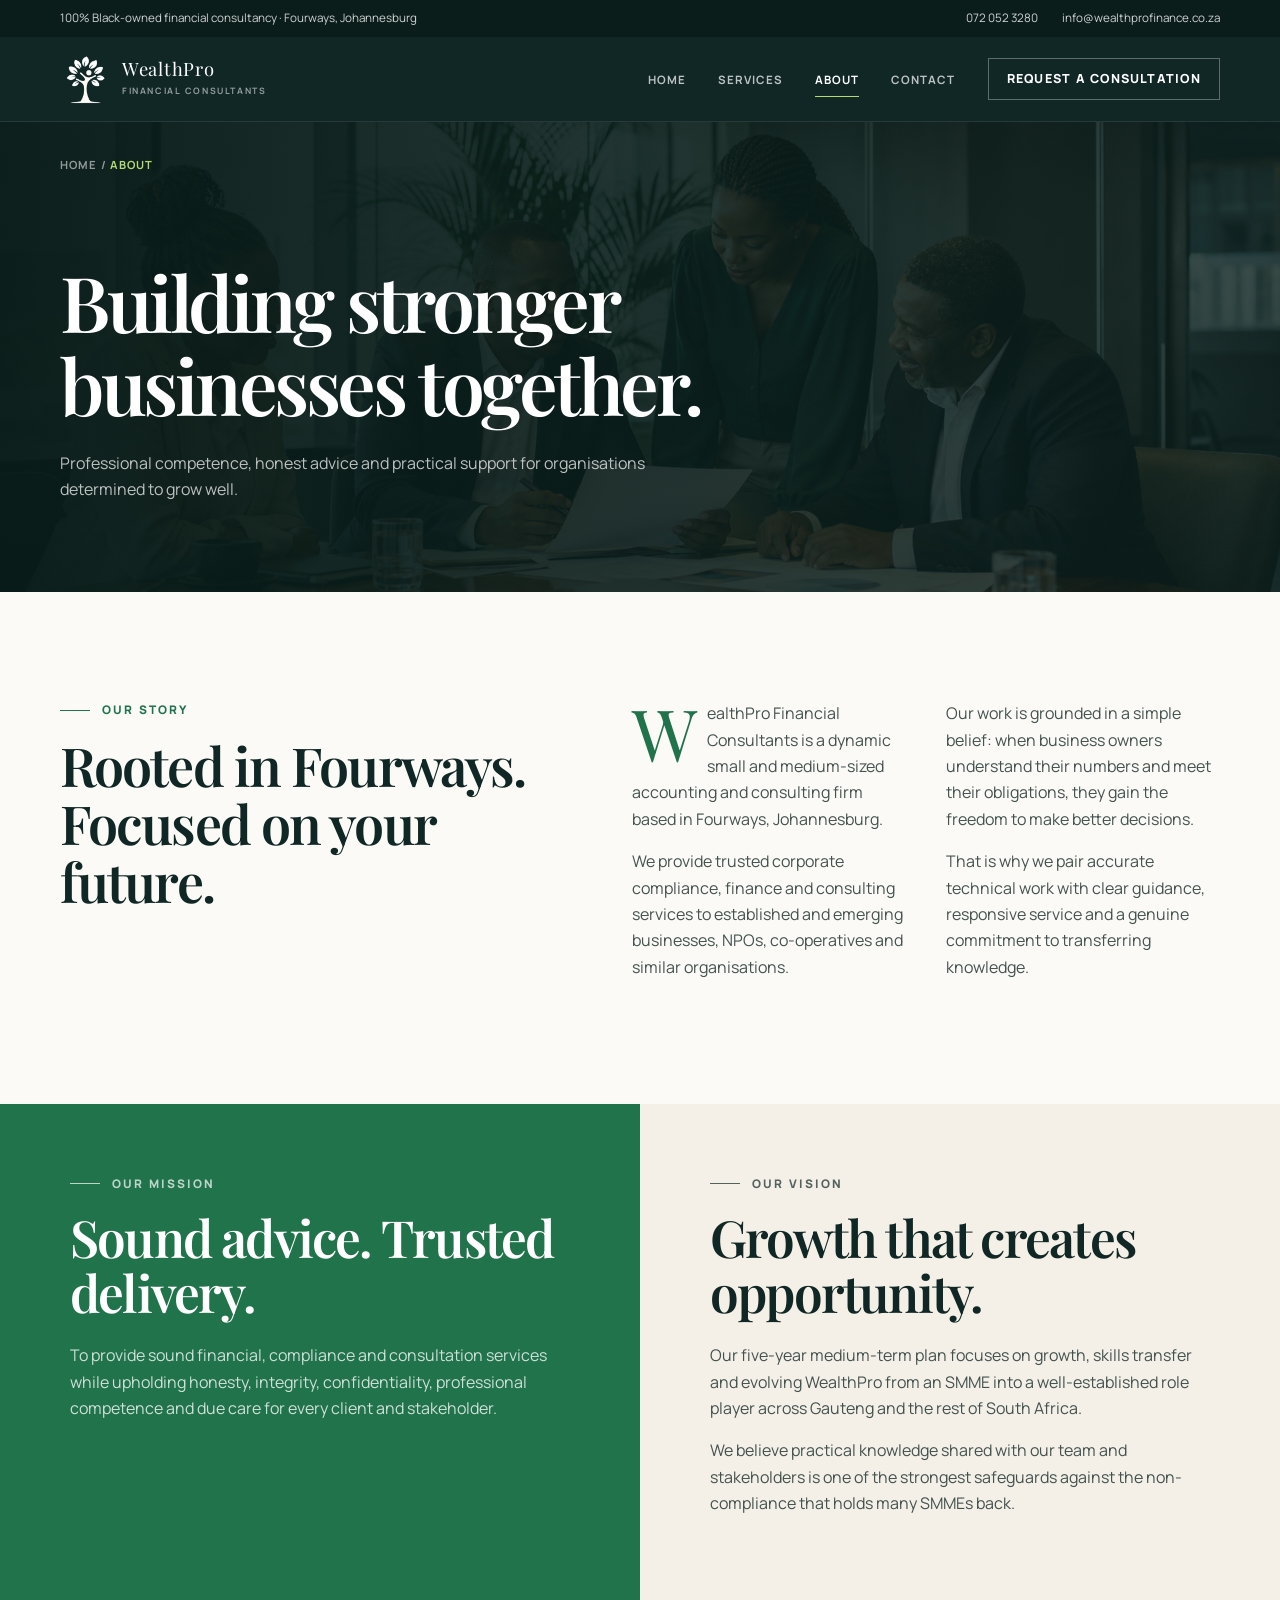
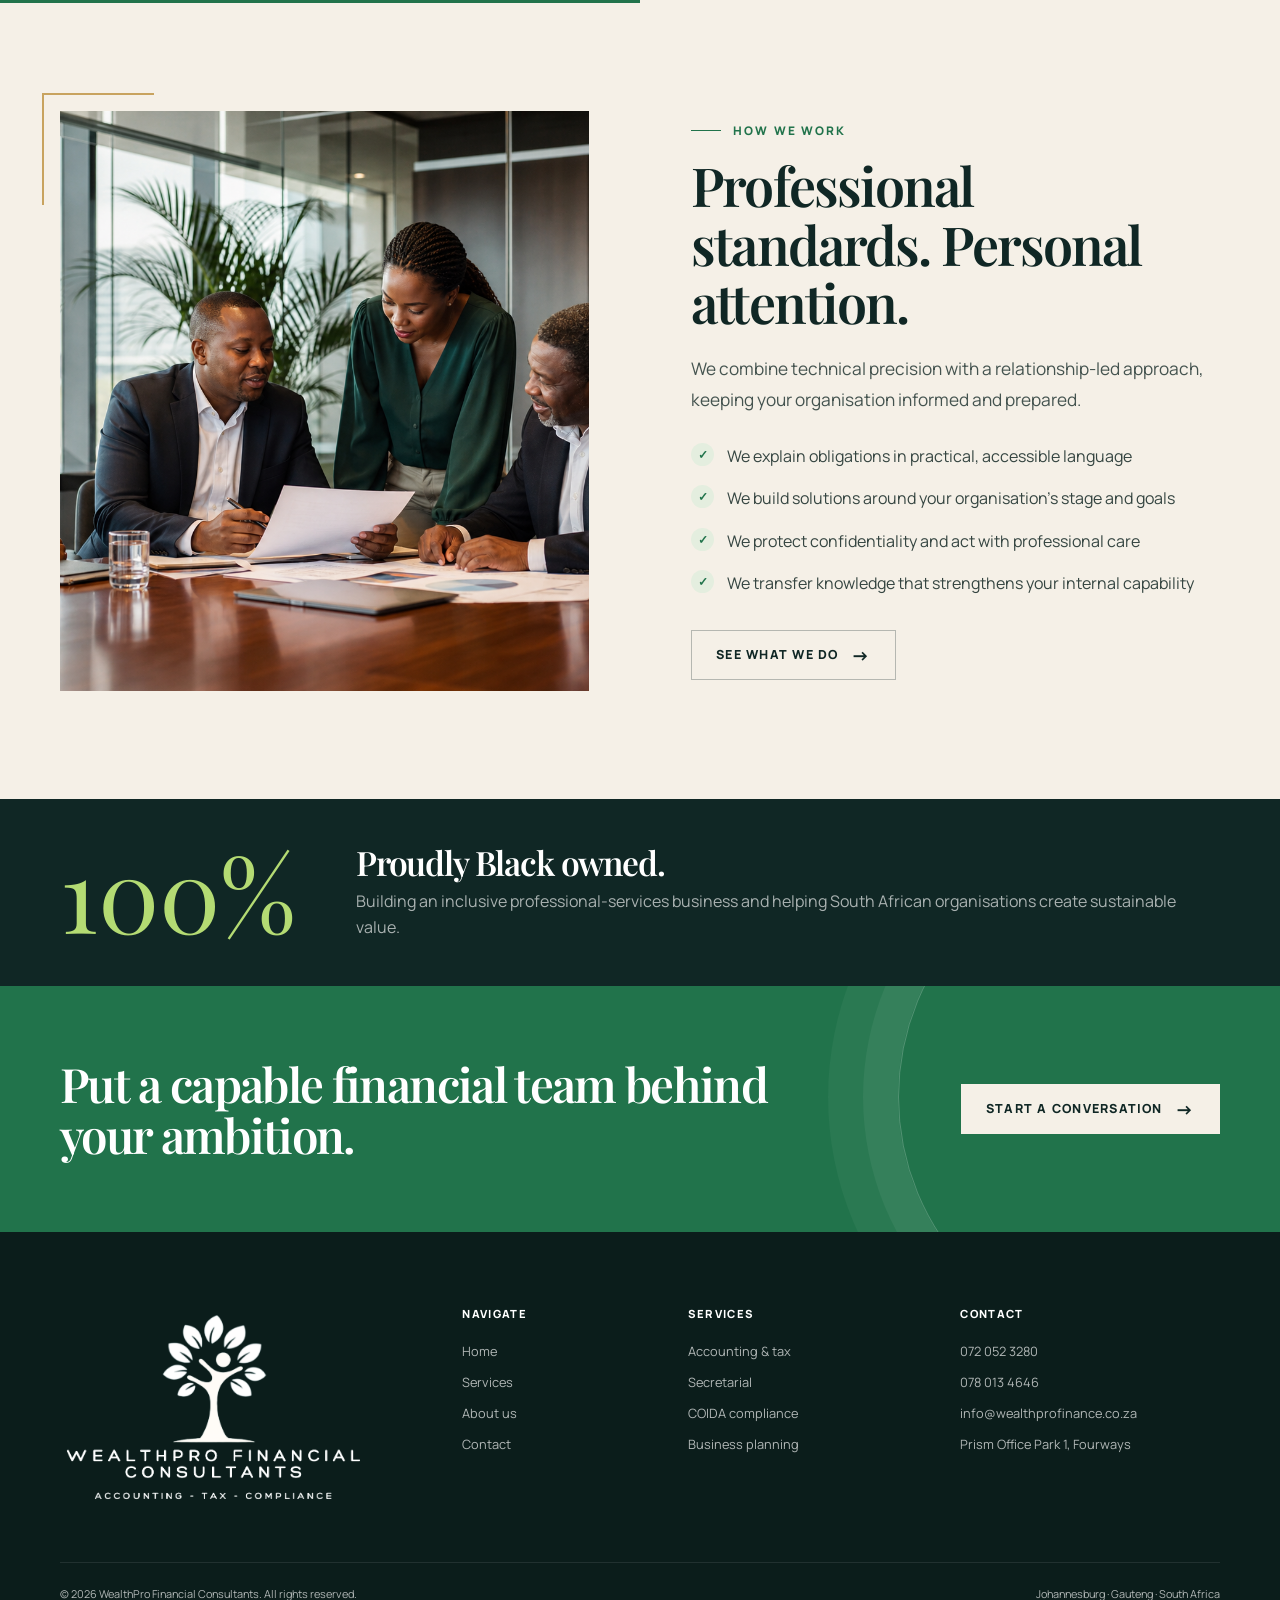
==== about.html @ bf92d9a1 "init" ====
<!doctype html>
<html lang="en">
  <head>
    <meta charset="utf-8" />
    <meta name="viewport" content="width=device-width, initial-scale=1" />
    <meta
      name="description"
      content="Learn about WealthPro Financial Consultants, a 100% Black-owned accounting and consulting firm in Fourways, Johannesburg."
    />
    <title>About Us | WealthPro Financial Consultants</title>
    <link rel="icon" type="image/png" href="icon.png" />
    <link rel="preconnect" href="https://fonts.googleapis.com" />
    <link rel="preconnect" href="https://fonts.gstatic.com" crossorigin />
    <link
      href="https://fonts.googleapis.com/css2?family=Manrope:wght@400;500;600;700;800&amp;family=Playfair+Display:wght@500;600&amp;display=swap"
      rel="stylesheet"
    />
    <link rel="stylesheet" href="styles.css" />
  </head>
  <body>
    <div class="topbar">
      <div class="container topbar-inner">
        <span
          >100% Black-owned financial consultancy · Fourways, Johannesburg</span
        >
        <div class="topbar-links">
          <a href="tel:+27720523280">072 052 3280</a
          ><a href="mailto:info@wealthprofinance.co.za"
            >info@wealthprofinance.co.za</a
          >
        </div>
      </div>
    </div>
    <header class="site-header">
      <div class="container header-inner">
        <a class="brand" href="index.html"
          ><img class="nav-icon" src="icon.png" alt=""
          ><span
            ><span class="brand-name">WealthPro</span
            ><span class="brand-sub">Financial Consultants</span></span
          ></a
        >
        <button
          class="menu-toggle"
          aria-label="Toggle menu"
          aria-expanded="false"
        >
          <span></span><span></span><span></span>
        </button>
        <nav class="site-nav">
          <a href="index.html">Home</a><a href="services.html">Services</a
          ><a class="active" href="about.html">About</a
          ><a href="contact.html">Contact</a
          ><a class="button nav-cta" href="contact.html"
            >Request a consultation</a
          >
        </nav>
      </div>
    </header>
    <main>
      <section class="page-hero page-about">
        <div class="crumb">
          <a href="index.html">Home</a> / <span>About</span>
        </div>
        <div class="container reveal">
          <h1>Building stronger businesses together.</h1>
          <p>
            Professional competence, honest advice and practical support for
            organisations determined to grow well.
          </p>
        </div>
      </section>

      <section class="section">
        <div class="container story-grid">
          <div class="reveal">
            <p class="eyebrow">Our story</p>
            <h2>Rooted in Fourways. Focused on your future.</h2>
          </div>
          <div class="story-copy reveal">
            <p>
              WealthPro Financial Consultants is a dynamic small and
              medium-sized accounting and consulting firm based in Fourways,
              Johannesburg.
            </p>
            <p>
              We provide trusted corporate compliance, finance and consulting
              services to established and emerging businesses, NPOs,
              co-operatives and similar organisations.
            </p>
            <p>
              Our work is grounded in a simple belief: when business owners
              understand their numbers and meet their obligations, they gain the
              freedom to make better decisions.
            </p>
            <p>
              That is why we pair accurate technical work with clear guidance,
              responsive service and a genuine commitment to transferring
              knowledge.
            </p>
          </div>
        </div>
      </section>

      <section class="mission-grid">
        <article class="mission-card reveal">
          <p class="eyebrow">Our mission</p>
          <h2>Sound advice. Trusted delivery.</h2>
          <p>
            To provide sound financial, compliance and consultation services
            while upholding honesty, integrity, confidentiality, professional
            competence and due care for every client and stakeholder.
          </p>
        </article>
        <article class="mission-card reveal">
          <p class="eyebrow">Our vision</p>
          <h2>Growth that creates opportunity.</h2>
          <p>
            Our five-year medium-term plan focuses on growth, skills transfer
            and evolving WealthPro from an SMME into a well-established role
            player across Gauteng and the rest of South Africa.
          </p>
          <p>
            We believe practical knowledge shared with our team and stakeholders
            is one of the strongest safeguards against the non-compliance that
            holds many SMMEs back.
          </p>
        </article>
      </section>

      <section class="section section-cream">
        <div class="container split">
          <div class="image-frame reveal">
            <img
              src="assets/images/wealthpro-team.png"
              alt="WealthPro financial professionals working together in a Johannesburg boardroom"
            />
          </div>
          <div class="reveal">
            <p class="eyebrow">How we work</p>
            <h2>Professional standards. Personal attention.</h2>
            <p class="lead">
              We combine technical precision with a relationship-led approach,
              keeping your organisation informed and prepared.
            </p>
            <ul class="check-list">
              <li>We explain obligations in practical, accessible language</li>
              <li>
                We build solutions around your organisation’s stage and goals
              </li>
              <li>We protect confidentiality and act with professional care</li>
              <li>
                We transfer knowledge that strengthens your internal capability
              </li>
            </ul>
            <a class="button button-outline" href="services.html"
              >See what we do <span class="arrow">→</span></a
            >
          </div>
        </div>
      </section>

      <section class="section-dark">
        <div class="container ownership-band reveal">
          <span class="ownership-number">100%</span>
          <div>
            <h2>Proudly Black owned.</h2>
            <p>
              Building an inclusive professional-services business and helping
              South African organisations create sustainable value.
            </p>
          </div>
        </div>
      </section>
      <section class="section-sm cta">
        <div class="container cta-inner reveal">
          <h2>Put a capable financial team behind your ambition.</h2>
          <a class="button button-light" href="contact.html"
            >Start a conversation <span class="arrow">→</span></a
          >
        </div>
      </section>
    </main>
    <footer class="site-footer">
      <div class="container footer-main">
        <div class="footer-brand">
          <a href="index.html"
            ><img
              class="footer-logo"
              src="logo.png"
              alt="WealthPro Financial Consultants — Accounting, Tax and Compliance"
          /></a>
        </div>
        <div>
          <h3 class="footer-title">Navigate</h3>
          <div class="footer-links">
            <a href="index.html">Home</a><a href="services.html">Services</a
            ><a href="about.html">About us</a><a href="contact.html">Contact</a>
          </div>
        </div>
        <div>
          <h3 class="footer-title">Services</h3>
          <div class="footer-links">
            <a href="services.html#accounting">Accounting &amp; tax</a
            ><a href="services.html#secretarial">Secretarial</a
            ><a href="services.html#compliance">COIDA compliance</a
            ><a href="services.html#planning">Business planning</a>
          </div>
        </div>
        <div class="footer-contact">
          <h3 class="footer-title">Contact</h3>
          <div class="footer-links">
            <a href="tel:+27720523280">072 052 3280</a
            ><a href="tel:+27780134646">078 013 4646</a
            ><a href="mailto:info@wealthprofinance.co.za"
              >info@wealthprofinance.co.za</a
            ><span>Prism Office Park 1, Fourways</span>
          </div>
        </div>
      </div>
      <div class="container footer-bottom">
        <span
          >© <span data-year></span> WealthPro Financial Consultants. All rights
          reserved.</span
        ><span>Johannesburg · Gauteng · South Africa</span>
      </div>
    </footer>
    <script src="script.js"></script>
  </body>
</html>
---- styles.css ----
:root {
  --ink: #102725;
  --ink-2: #173532;
  --green: #21734b;
  --green-bright: #88be45;
  --gold: #c8a35f;
  --cream: #f5f0e7;
  --paper: #fbfaf6;
  --white: #ffffff;
  --muted: #66736f;
  --line: rgba(16, 39, 37, 0.14);
  --shadow: 0 24px 60px rgba(16, 39, 37, 0.13);
  --serif: "Playfair Display", Georgia, serif;
  --sans: "Manrope", Arial, sans-serif;
}

* { box-sizing: border-box; }
html { scroll-behavior: smooth; }
body {
  margin: 0;
  color: var(--ink);
  background: var(--paper);
  font-family: var(--sans);
  line-height: 1.65;
  -webkit-font-smoothing: antialiased;
}
body.menu-open { overflow: hidden; }
img { display: block; width: 100%; }
a { color: inherit; text-decoration: none; }
button, input, textarea, select { font: inherit; }

.container { width: min(1160px, calc(100% - 40px)); margin-inline: auto; }
.section { padding: 108px 0; }
.section-sm { padding: 72px 0; }
.section-dark { color: var(--white); background: var(--ink); }
.section-cream { background: var(--cream); }
.eyebrow {
  display: flex;
  align-items: center;
  gap: 12px;
  margin: 0 0 16px;
  color: var(--green);
  font-size: 0.74rem;
  font-weight: 800;
  letter-spacing: 0.18em;
  text-transform: uppercase;
}
.eyebrow::before { width: 30px; height: 1px; content: ""; background: currentColor; }
.section-dark .eyebrow, .hero .eyebrow, .page-hero .eyebrow { color: #b4db73; }
h1, h2, h3 { margin-top: 0; font-family: var(--serif); font-weight: 600; line-height: 1.08; }
h1 { font-size: clamp(3.1rem, 6vw, 6.2rem); letter-spacing: -0.045em; }
h2 { margin-bottom: 22px; font-size: clamp(2.3rem, 4.2vw, 4.4rem); letter-spacing: -0.035em; }
h3 { font-size: 1.45rem; }
p { margin-top: 0; }
.lead { color: #44534f; font-size: 1.08rem; line-height: 1.8; }
.section-dark .lead { color: rgba(255,255,255,.7); }
.button {
  display: inline-flex;
  min-height: 50px;
  align-items: center;
  justify-content: center;
  gap: 12px;
  padding: 0 24px;
  border: 1px solid var(--green);
  background: var(--green);
  color: white;
  cursor: pointer;
  font-size: .78rem;
  font-weight: 800;
  letter-spacing: .1em;
  text-transform: uppercase;
  transition: .25s ease;
}
.button:hover { transform: translateY(-2px); background: #185f3d; border-color: #185f3d; }
.button-light { color: var(--ink); background: var(--cream); border-color: var(--cream); }
.button-light:hover { background: white; border-color: white; }
.button-outline { color: var(--ink); background: transparent; border-color: rgba(16,39,37,.28); }
.button-outline:hover { color: white; background: var(--ink); border-color: var(--ink); }
.arrow { font-size: 1.15rem; transition: transform .2s ease; }
.button:hover .arrow, .text-link:hover .arrow { transform: translateX(4px); }

.topbar { padding: 9px 0; color: rgba(255,255,255,.8); background: #0b1d1b; font-size: .73rem; }
.topbar-inner { display: flex; justify-content: space-between; gap: 20px; }
.topbar a:hover { color: white; }
.topbar-links { display: flex; gap: 24px; }
.site-header { position: relative; z-index: 50; color: white; background: var(--ink); border-bottom: 1px solid rgba(255,255,255,.09); }
.header-inner { display: flex; min-height: 84px; align-items: center; justify-content: space-between; }
.brand { display: inline-flex; align-items: center; gap: 12px; }
.nav-icon { width: 50px; height: 50px; object-fit: contain; }
.brand-name { display: block; font-family: var(--serif); font-size: 1.15rem; line-height: 1; letter-spacing: .04em; }
.brand-sub { display: block; margin-top: 5px; color: rgba(255,255,255,.55); font-size: .55rem; font-weight: 700; letter-spacing: .18em; text-transform: uppercase; }
.site-nav { display: flex; align-items: center; gap: 32px; }
.site-nav > a:not(.button) { position: relative; color: rgba(255,255,255,.72); font-size: .72rem; font-weight: 700; letter-spacing: .09em; text-transform: uppercase; }
.site-nav > a:not(.button)::after { position: absolute; right: 0; bottom: -8px; left: 0; height: 1px; content: ""; background: #b4db73; transform: scaleX(0); transform-origin: right; transition: transform .2s; }
.site-nav > a:hover, .site-nav > a.active { color: white; }
.site-nav > a:hover::after, .site-nav > a.active::after { transform: scaleX(1); transform-origin: left; }
.nav-cta { min-height: 42px; padding-inline: 18px; background: transparent; border-color: rgba(255,255,255,.32); }
.menu-toggle { display: none; width: 46px; height: 46px; padding: 0; border: 1px solid rgba(255,255,255,.2); background: transparent; color: white; cursor: pointer; }
.menu-toggle span { display: block; width: 20px; height: 1px; margin: 5px auto; background: currentColor; }

.hero { position: relative; min-height: 720px; display: grid; align-items: center; overflow: hidden; color: white; background: #101917; }
.hero::before { position: absolute; inset: 0; content: ""; background: linear-gradient(90deg, rgba(6,18,16,.96) 0%, rgba(6,18,16,.78) 38%, rgba(6,18,16,.16) 72%), url("assets/images/wealthpro-hero.png") 60% center/cover no-repeat; }
.hero-lines { position: absolute; z-index: 1; right: -9%; bottom: -150px; width: 72%; height: 340px; pointer-events: none; transform: rotate(-9deg); }
.hero-lines span { position: absolute; inset: 0; border: 2px solid rgba(136,190,69,.72); border-radius: 50%; }
.hero-lines span:nth-child(2) { inset: 18px 2px -18px; border-color: rgba(157,202,79,.62); }
.hero-lines span:nth-child(3) { inset: 36px 4px -36px; border-color: rgba(180,219,115,.5); }
.hero-lines span:nth-child(4) { inset: 54px 6px -54px; border-color: rgba(200,163,95,.55); }
.hero-content { position: relative; z-index: 1; width: min(750px, 65%); padding: 90px 0; }
.hero h1 { margin-bottom: 26px; }
.hero h1 em { color: #b4db73; font-style: normal; }
.hero-copy { max-width: 650px; margin-bottom: 34px; color: rgba(255,255,255,.74); font-size: 1.05rem; }
.hero-actions { display: flex; flex-wrap: wrap; gap: 14px; }
.hero-note { position: absolute; z-index: 2; right: max(30px, calc((100% - 1160px)/2)); bottom: 30px; display: flex; align-items: center; gap: 12px; color: rgba(255,255,255,.75); font-size: .7rem; font-weight: 800; letter-spacing: .12em; text-transform: uppercase; }
.hero-note::before { width: 42px; height: 1px; content: ""; background: #b4db73; }

.trust-strip { position: relative; z-index: 3; color: white; background: var(--green); }
.trust-grid { display: grid; grid-template-columns: repeat(4, 1fr); }
.trust-item { padding: 29px 28px; border-right: 1px solid rgba(255,255,255,.16); }
.trust-item:first-child { border-left: 1px solid rgba(255,255,255,.16); }
.trust-number { display: block; margin-bottom: 5px; color: #d9edae; font-family: var(--serif); font-size: 1.9rem; line-height: 1; }
.trust-label { color: rgba(255,255,255,.72); font-size: .68rem; font-weight: 700; letter-spacing: .08em; text-transform: uppercase; }

.split { display: grid; grid-template-columns: 1fr 1fr; align-items: center; gap: clamp(50px, 8vw, 110px); }
.image-frame { position: relative; }
.image-frame img { min-height: 580px; object-fit: cover; }
.image-frame::before { position: absolute; z-index: 2; top: -18px; left: -18px; width: 110px; height: 110px; content: ""; border-top: 2px solid var(--gold); border-left: 2px solid var(--gold); }
.image-frame::after { position: absolute; right: -20px; bottom: -20px; width: 42%; height: 42%; content: ""; background: var(--green); z-index: -1; }
.check-list { display: grid; gap: 16px; margin: 28px 0 34px; padding: 0; list-style: none; }
.check-list li { display: flex; gap: 13px; color: #354541; }
.check-list li::before { display: grid; flex: 0 0 23px; height: 23px; place-items: center; border-radius: 50%; content: "✓"; color: var(--green); background: #e4eedf; font-size: .72rem; font-weight: 900; }

.heading-row { display: flex; align-items: end; justify-content: space-between; gap: 50px; margin-bottom: 50px; }
.heading-row > :first-child { max-width: 700px; }
.heading-row .lead { max-width: 420px; }
.services-grid { display: grid; grid-template-columns: repeat(3, 1fr); gap: 18px; }
.service-card { position: relative; min-height: 360px; display: flex; flex-direction: column; justify-content: flex-end; overflow: hidden; padding: 34px; color: white; background: #263f3b; }
.service-card::before { position: absolute; inset: 0; content: ""; background: linear-gradient(180deg, transparent 12%, rgba(4,18,15,.88) 100%); z-index: 1; }
.service-card:nth-child(1) { background: linear-gradient(135deg, rgba(16,39,37,.15), rgba(16,39,37,.9)), url("assets/images/wealthpro-services.png") left center/cover; }
.service-card:nth-child(2) { background: linear-gradient(135deg, rgba(16,39,37,.25), rgba(16,39,37,.92)), url("assets/images/wealthpro-team.png") center/cover; }
.service-card:nth-child(3) { background: linear-gradient(135deg, rgba(16,39,37,.1), rgba(16,39,37,.92)), url("assets/images/wealthpro-contact.png") right center/cover; }
.service-card > * { position: relative; z-index: 2; }
.card-index { margin-bottom: auto; color: #cce995; font-family: var(--serif); font-size: 1.1rem; }
.service-card h3 { margin-bottom: 10px; font-size: 1.7rem; }
.service-card p { margin-bottom: 20px; color: rgba(255,255,255,.68); font-size: .86rem; }
.text-link { display: inline-flex; align-items: center; gap: 9px; color: #d8edaf; font-size: .72rem; font-weight: 800; letter-spacing: .1em; text-transform: uppercase; }

.values-grid { display: grid; grid-template-columns: 1.1fr repeat(3, 1fr); border-top: 1px solid rgba(255,255,255,.16); border-bottom: 1px solid rgba(255,255,255,.16); }
.values-intro, .value-card { padding: 46px 32px; border-right: 1px solid rgba(255,255,255,.16); }
.values-intro { padding-left: 0; }
.value-card:last-child { border-right: 0; padding-right: 0; }
.value-icon { display: grid; width: 46px; height: 46px; margin-bottom: 48px; place-items: center; border: 1px solid rgba(180,219,115,.45); border-radius: 50%; color: #b4db73; font-family: var(--serif); }
.value-card h3 { margin-bottom: 12px; }
.value-card p { color: rgba(255,255,255,.62); font-size: .87rem; }

.cta { position: relative; overflow: hidden; color: white; background: var(--green); }
.cta::after { position: absolute; top: -140px; right: -120px; width: 500px; height: 500px; content: ""; border: 1px solid rgba(255,255,255,.22); border-radius: 50%; box-shadow: 0 0 0 35px rgba(255,255,255,.05), 0 0 0 70px rgba(255,255,255,.04); }
.cta-inner { position: relative; z-index: 2; display: flex; align-items: center; justify-content: space-between; gap: 50px; }
.cta h2 { max-width: 760px; margin: 0; font-size: clamp(2rem, 3.7vw, 3.7rem); }

.site-footer { color: rgba(255,255,255,.68); background: #0b1d1b; }
.footer-main { display: grid; grid-template-columns: 1.45fr .7fr .9fr 1.1fr; gap: 60px; padding: 76px 0 56px; }
.footer-brand p { max-width: 330px; margin-top: 22px; font-size: .82rem; }
.footer-logo { width: clamp(220px, 24vw, 330px); max-width: 100%; height: auto; }
.footer-title { margin: 0 0 21px; color: white; font-family: var(--sans); font-size: .7rem; font-weight: 800; letter-spacing: .12em; text-transform: uppercase; }
.footer-links { display: grid; gap: 10px; font-size: .8rem; }
.footer-links a:hover { color: white; }
.footer-bottom { display: flex; justify-content: space-between; gap: 30px; padding: 22px 0; border-top: 1px solid rgba(255,255,255,.09); font-size: .68rem; }

.page-hero { position: relative; min-height: 470px; display: grid; align-items: end; overflow: hidden; padding: 90px 0; color: white; background: var(--ink); }
.page-hero::before { position: absolute; inset: 0; content: ""; opacity: .3; background-size: cover; background-position: center; }
.page-hero::after { position: absolute; inset: 0; content: ""; background: linear-gradient(90deg, rgba(8,27,24,.94), rgba(8,27,24,.34)); }
.page-services::before { background-image: url("assets/images/wealthpro-services.png"); }
.page-about::before { background-image: url("assets/images/wealthpro-team.png"); }
.page-contact::before { background-image: url("assets/images/wealthpro-contact.png"); background-position: 65% 35%; }
.page-hero .container { position: relative; z-index: 2; }
.page-hero h1 { max-width: 900px; margin: 0; font-size: clamp(3rem, 6vw, 5.7rem); }
.page-hero p { max-width: 620px; margin: 24px 0 0; color: rgba(255,255,255,.72); }
.crumb { position: absolute; z-index: 2; top: 34px; left: max(20px, calc((100% - 1160px)/2)); color: rgba(255,255,255,.55); font-size: .7rem; font-weight: 700; letter-spacing: .1em; text-transform: uppercase; }
.crumb span { color: #b4db73; }

.service-detail-grid { display: grid; grid-template-columns: repeat(2, 1fr); gap: 20px; }
.detail-card { padding: 42px; background: white; border: 1px solid var(--line); transition: .25s ease; }
.detail-card:hover { transform: translateY(-4px); box-shadow: var(--shadow); }
.detail-card.featured { color: white; background: var(--ink); }
.detail-card .card-index { color: var(--green); }
.detail-card.featured .card-index { color: #b4db73; }
.detail-card h3 { margin: 16px 0 23px; font-size: 2rem; }
.detail-list { display: grid; grid-template-columns: 1fr 1fr; gap: 10px 20px; margin: 0; padding: 0; list-style: none; }
.detail-list li { position: relative; padding-left: 17px; color: #56645f; font-size: .84rem; }
.detail-list li::before { position: absolute; top: 9px; left: 0; width: 5px; height: 5px; content: ""; border-radius: 50%; background: var(--green-bright); }
.featured .detail-list li { color: rgba(255,255,255,.68); }
.compliance-panel { display: grid; grid-template-columns: .8fr 1.2fr; gap: 70px; align-items: start; }
.number-list { display: grid; grid-template-columns: 1fr 1fr; gap: 0 35px; counter-reset: services; }
.number-list div { position: relative; padding: 20px 0 20px 45px; border-top: 1px solid rgba(255,255,255,.16); color: rgba(255,255,255,.72); font-size: .86rem; counter-increment: services; }
.number-list div::before { position: absolute; left: 0; color: #b4db73; content: "0" counter(services); font-family: var(--serif); }

.story-grid { display: grid; grid-template-columns: .9fr 1.1fr; gap: 90px; }
.story-copy { columns: 2; column-gap: 40px; color: #44534f; }
.story-copy p:first-child::first-letter { float: left; margin: 5px 10px 0 0; color: var(--green); font-family: var(--serif); font-size: 4.5rem; line-height: .75; }
.home-story-intro { align-items: start; }
.home-story-action { margin-top: 22px; }
.home-story-image { position: relative; margin-top: 62px; overflow: hidden; }
.home-story-image::before { position: absolute; z-index: 2; inset: 18px; content: ""; border: 1px solid rgba(255,255,255,.3); pointer-events: none; }
.home-story-image img { height: clamp(360px, 48vw, 560px); object-fit: cover; object-position: center 44%; }
.home-story-image span { position: absolute; z-index: 3; right: 18px; bottom: 18px; padding: 14px 20px; color: white; background: rgba(11,29,27,.9); font-size: .67rem; font-weight: 800; letter-spacing: .1em; text-transform: uppercase; }
.mission-grid { display: grid; grid-template-columns: 1fr 1fr; }
.mission-card { min-height: 470px; padding: 70px; }
.mission-card:first-child { color: white; background: var(--green); }
.mission-card:last-child { background: var(--cream); }
.mission-card .eyebrow { color: inherit; opacity: .7; }
.mission-card h2 { font-size: clamp(2.2rem, 4vw, 3.7rem); }
.mission-card p { color: inherit; opacity: .78; }
.ownership-band { display: flex; align-items: center; gap: 60px; padding: 45px 0; }
.ownership-number { flex: 0 0 auto; color: #b4db73; font-family: var(--serif); font-size: clamp(4rem, 8vw, 8rem); line-height: .8; }
.ownership-band h2 { margin-bottom: 8px; font-size: 2.1rem; }
.ownership-band p { margin: 0; color: rgba(255,255,255,.64); }

.contact-layout { display: grid; grid-template-columns: .8fr 1.2fr; gap: 90px; }
.contact-cards { display: grid; gap: 12px; margin-top: 35px; }
.contact-card { display: grid; grid-template-columns: 48px 1fr; gap: 16px; align-items: start; padding: 20px 0; border-top: 1px solid var(--line); }
.contact-card-icon { display: grid; width: 42px; height: 42px; place-items: center; border-radius: 50%; color: var(--green); background: #e5eee0; font-weight: 800; }
.contact-card-icon svg { width: 20px; height: 20px; }
.contact-card h3 { margin-bottom: 4px; font-family: var(--sans); font-size: .72rem; font-weight: 800; letter-spacing: .1em; text-transform: uppercase; }
.contact-card p, .contact-card address { margin: 0; color: #52605c; font-size: .88rem; font-style: normal; }
.contact-card a:hover { color: var(--green); }
.contact-form { padding: 48px; background: white; border-top: 4px solid var(--green); box-shadow: var(--shadow); }
.form-grid { display: grid; grid-template-columns: 1fr 1fr; gap: 20px; }
.field { display: grid; gap: 8px; }
.field.full { grid-column: 1 / -1; }
.field label { font-size: .68rem; font-weight: 800; letter-spacing: .09em; text-transform: uppercase; }
.field input, .field select, .field textarea { width: 100%; min-height: 52px; padding: 13px 15px; border: 1px solid var(--line); outline: 0; color: var(--ink); background: #fcfcfa; transition: .2s; }
.field textarea { min-height: 135px; resize: vertical; }
.field input:focus, .field select:focus, .field textarea:focus { border-color: var(--green); box-shadow: 0 0 0 3px rgba(33,115,75,.1); }
.form-note { margin: 16px 0 0; color: var(--muted); font-size: .72rem; }
.form-status { display: none; margin: 18px 0 0; padding: 13px 15px; color: #15572f; background: #e8f3e5; font-size: .8rem; }
.form-status.show { display: block; }
.map-card { display: grid; min-height: 360px; place-items: center; padding: 40px; text-align: center; color: white; background: linear-gradient(rgba(8,34,29,.76), rgba(8,34,29,.9)), radial-gradient(circle at 20% 30%, #59826d 0 2px, transparent 3px), radial-gradient(circle at 70% 45%, #8bb04d 0 3px, transparent 4px), #193934; background-size: auto, 62px 62px, 92px 92px, auto; }
.map-card h2 { margin-bottom: 12px; font-size: 2.3rem; }
.map-card p { max-width: 480px; color: rgba(255,255,255,.7); }

.reveal { opacity: 0; transform: translateY(24px); transition: opacity .7s ease, transform .7s ease; }
.reveal.visible { opacity: 1; transform: none; }

@media (max-width: 980px) {
  .topbar { display: none; }
  .menu-toggle { display: block; }
  .site-nav { position: fixed; inset: 84px 0 0; display: flex; flex-direction: column; align-items: stretch; gap: 0; padding: 32px 24px; background: #0b1d1b; transform: translateX(100%); transition: transform .28s ease; }
  .site-nav.open { transform: none; }
  .site-nav > a:not(.button) { padding: 18px 0; border-bottom: 1px solid rgba(255,255,255,.1); font-size: .85rem; }
  .nav-cta { margin-top: 24px; }
  .hero { min-height: 650px; }
  .hero-content { width: min(660px, 82%); }
  .trust-grid { grid-template-columns: 1fr 1fr; }
  .trust-item:nth-child(3) { border-left: 1px solid rgba(255,255,255,.16); }
  .split, .story-grid, .contact-layout, .compliance-panel { grid-template-columns: 1fr; }
  .services-grid { grid-template-columns: 1fr 1fr; }
  .service-card:last-child { grid-column: 1 / -1; }
  .values-grid { grid-template-columns: 1fr 1fr; }
  .values-intro { grid-column: 1/-1; border-right: 0; }
  .value-card:nth-child(3) { border-right: 0; }
  .value-card:last-child { grid-column: 1/-1; padding-left: 32px; }
  .footer-main { grid-template-columns: 1.3fr 1fr 1fr; }
  .footer-brand { grid-column: 1/-1; }
  .service-detail-grid { grid-template-columns: 1fr; }
  .mission-card { padding: 55px 40px; }
}

@media (max-width: 680px) {
  .container { width: min(100% - 28px, 1160px); }
  .section { padding: 76px 0; }
  .brand-sub { display: none; }
  .header-inner { min-height: 74px; }
  .site-nav { inset-block-start: 74px; }
  .hero { min-height: 680px; align-items: end; }
  .hero::before { background: linear-gradient(0deg, rgba(6,18,16,.98) 5%, rgba(6,18,16,.58) 70%, rgba(6,18,16,.25)), url("assets/images/wealthpro-hero.png") 65% center/cover; }
  .hero-content { width: 100%; padding: 130px 0 70px; }
  .hero h1 { font-size: clamp(3rem, 15vw, 4.6rem); }
  .hero-note { display: none; }
  .hero-lines { right: -35%; bottom: -95px; width: 120%; height: 230px; }
  .hero-actions .button { width: 100%; }
  .trust-grid { grid-template-columns: 1fr 1fr; }
  .trust-item { padding: 23px 16px; }
  .trust-number { font-size: 1.45rem; }
  .heading-row { display: block; margin-bottom: 34px; }
  .services-grid, .values-grid, .mission-grid, .form-grid, .number-list { grid-template-columns: 1fr; }
  .service-card:last-child { grid-column: auto; }
  .values-intro, .value-card, .value-card:last-child { grid-column: auto; padding: 34px 0; border-right: 0; }
  .value-icon { margin-bottom: 24px; }
  .cta-inner { display: block; }
  .cta .button { margin-top: 28px; }
  .footer-main { grid-template-columns: 1fr 1fr; gap: 40px 30px; }
  .footer-brand, .footer-contact { grid-column: 1/-1; }
  .footer-logo { width: clamp(210px, 72vw, 290px); }
  .footer-bottom { display: block; }
  .footer-bottom span { display: block; margin-top: 8px; }
  .page-hero { min-height: 430px; padding: 70px 0 60px; }
  .page-hero h1 { font-size: clamp(2.8rem, 14vw, 4rem); }
  .detail-card { padding: 29px 23px; }
  .detail-list { grid-template-columns: 1fr; }
  .story-copy { columns: 1; }
  .home-story-image { margin-top: 40px; }
  .home-story-image span { right: 0; bottom: 0; left: 0; text-align: center; }
  .mission-card { min-height: auto; padding: 50px 25px; }
  .ownership-band { display: block; }
  .ownership-number { margin-bottom: 28px; }
  .contact-form { padding: 30px 22px; }
  .field.full { grid-column: auto; }
  .image-frame img { min-height: 420px; }
}

@media (prefers-reduced-motion: reduce) {
  html { scroll-behavior: auto; }
  *, *::before, *::after { transition-duration: .01ms !important; animation-duration: .01ms !important; animation-iteration-count: 1 !important; }
  .reveal { opacity: 1; transform: none; }
}
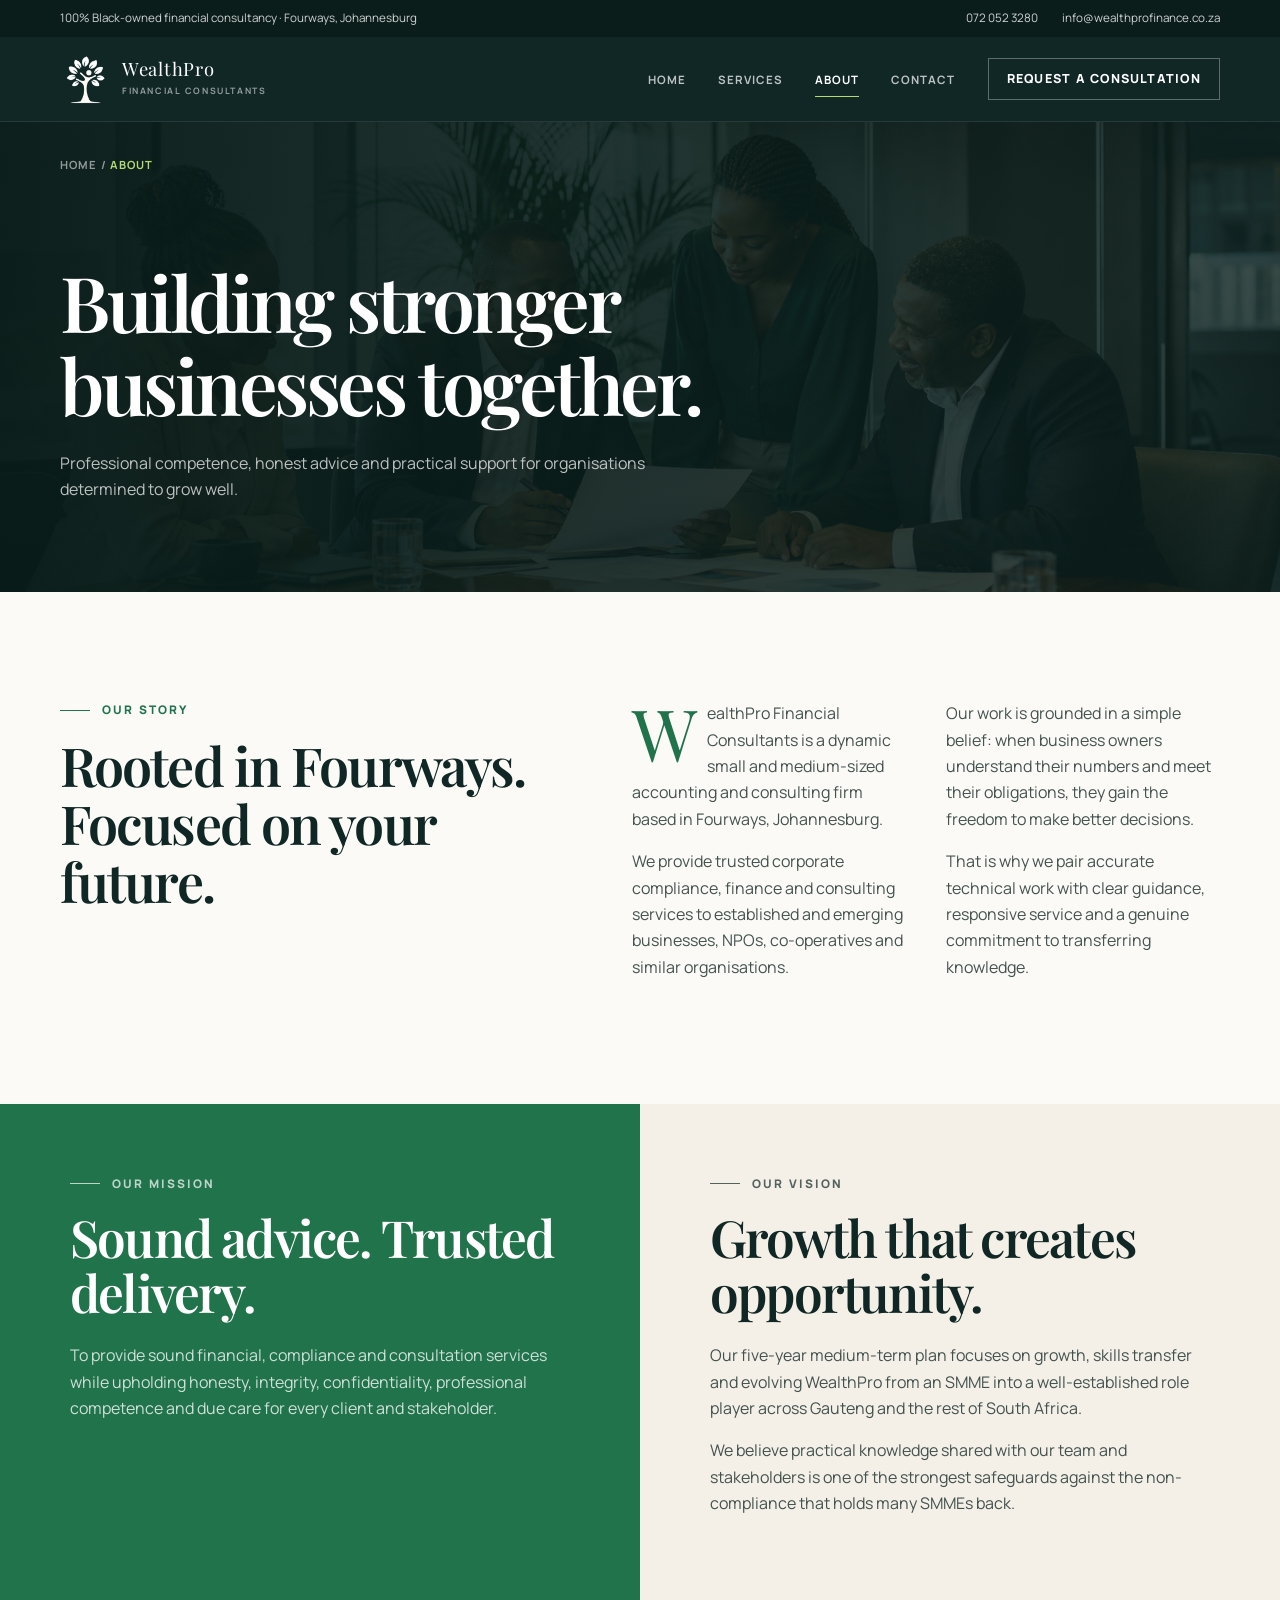
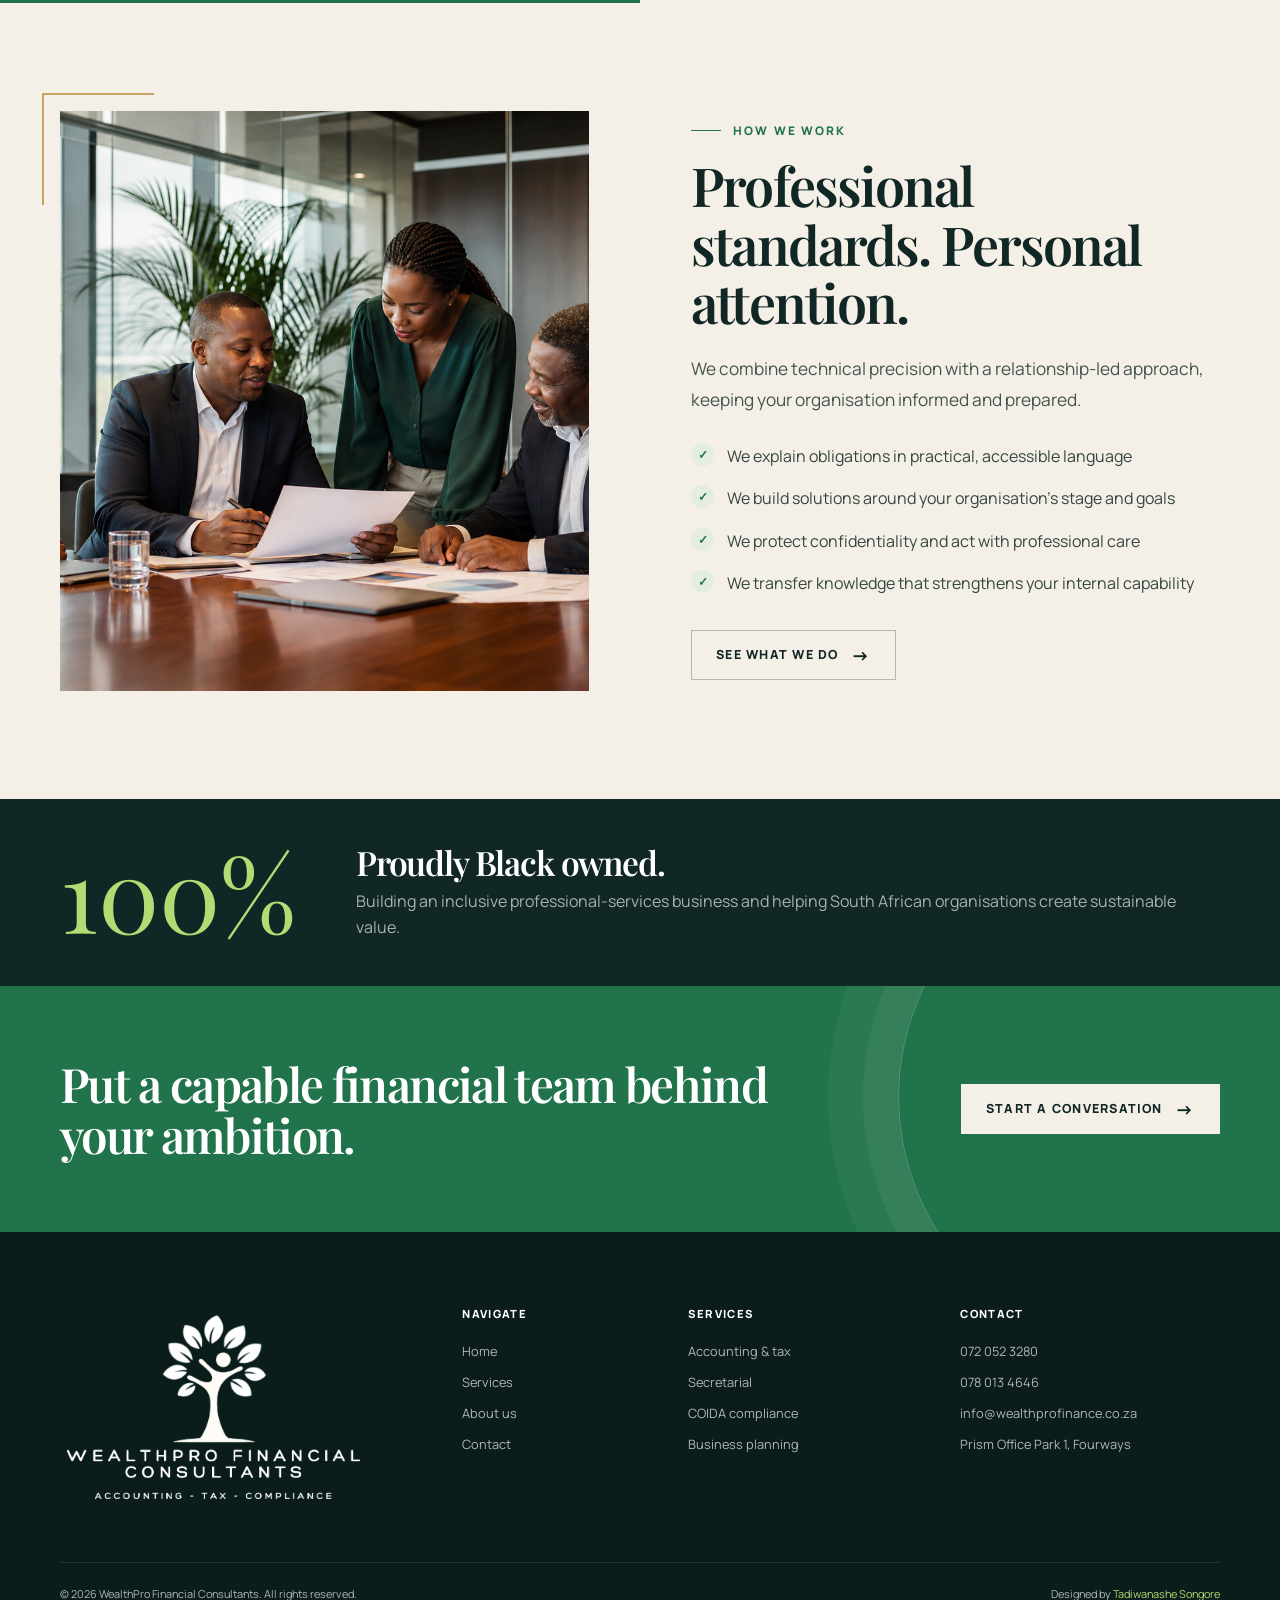
==== commit 66fbc7de: "update" ====
--- a/about.html
+++ b/about.html
@@ -222,7 +222,12 @@
         <span
           >© <span data-year></span> WealthPro Financial Consultants. All rights
           reserved.</span
-        ><span>Johannesburg · Gauteng · South Africa</span>
+        ><span
+          >Designed by
+          <a href="https://tadi-i.github.io/My-Profile/" target="_blank" rel="noopener"
+            >Tadiwanashe Songore</a
+          ></span
+        >
       </div>
     </footer>
     <script src="script.js"></script>
--- a/styles.css
+++ b/styles.css
@@ -149,6 +149,7 @@
 .values-intro { padding-left: 0; }
 .value-card:last-child { border-right: 0; padding-right: 0; }
 .value-icon { display: grid; width: 46px; height: 46px; margin-bottom: 48px; place-items: center; border: 1px solid rgba(180,219,115,.45); border-radius: 50%; color: #b4db73; font-family: var(--serif); }
+.value-icon svg { width: 22px; height: 22px; }
 .value-card h3 { margin-bottom: 12px; }
 .value-card p { color: rgba(255,255,255,.62); font-size: .87rem; }
 
@@ -165,6 +166,8 @@
 .footer-links { display: grid; gap: 10px; font-size: .8rem; }
 .footer-links a:hover { color: white; }
 .footer-bottom { display: flex; justify-content: space-between; gap: 30px; padding: 22px 0; border-top: 1px solid rgba(255,255,255,.09); font-size: .68rem; }
+.footer-bottom a { color: #b4db73; }
+.footer-bottom a:hover { color: white; }
 
 .page-hero { position: relative; min-height: 470px; display: grid; align-items: end; overflow: hidden; padding: 90px 0; color: white; background: var(--ink); }
 .page-hero::before { position: absolute; inset: 0; content: ""; opacity: .3; background-size: cover; background-position: center; }
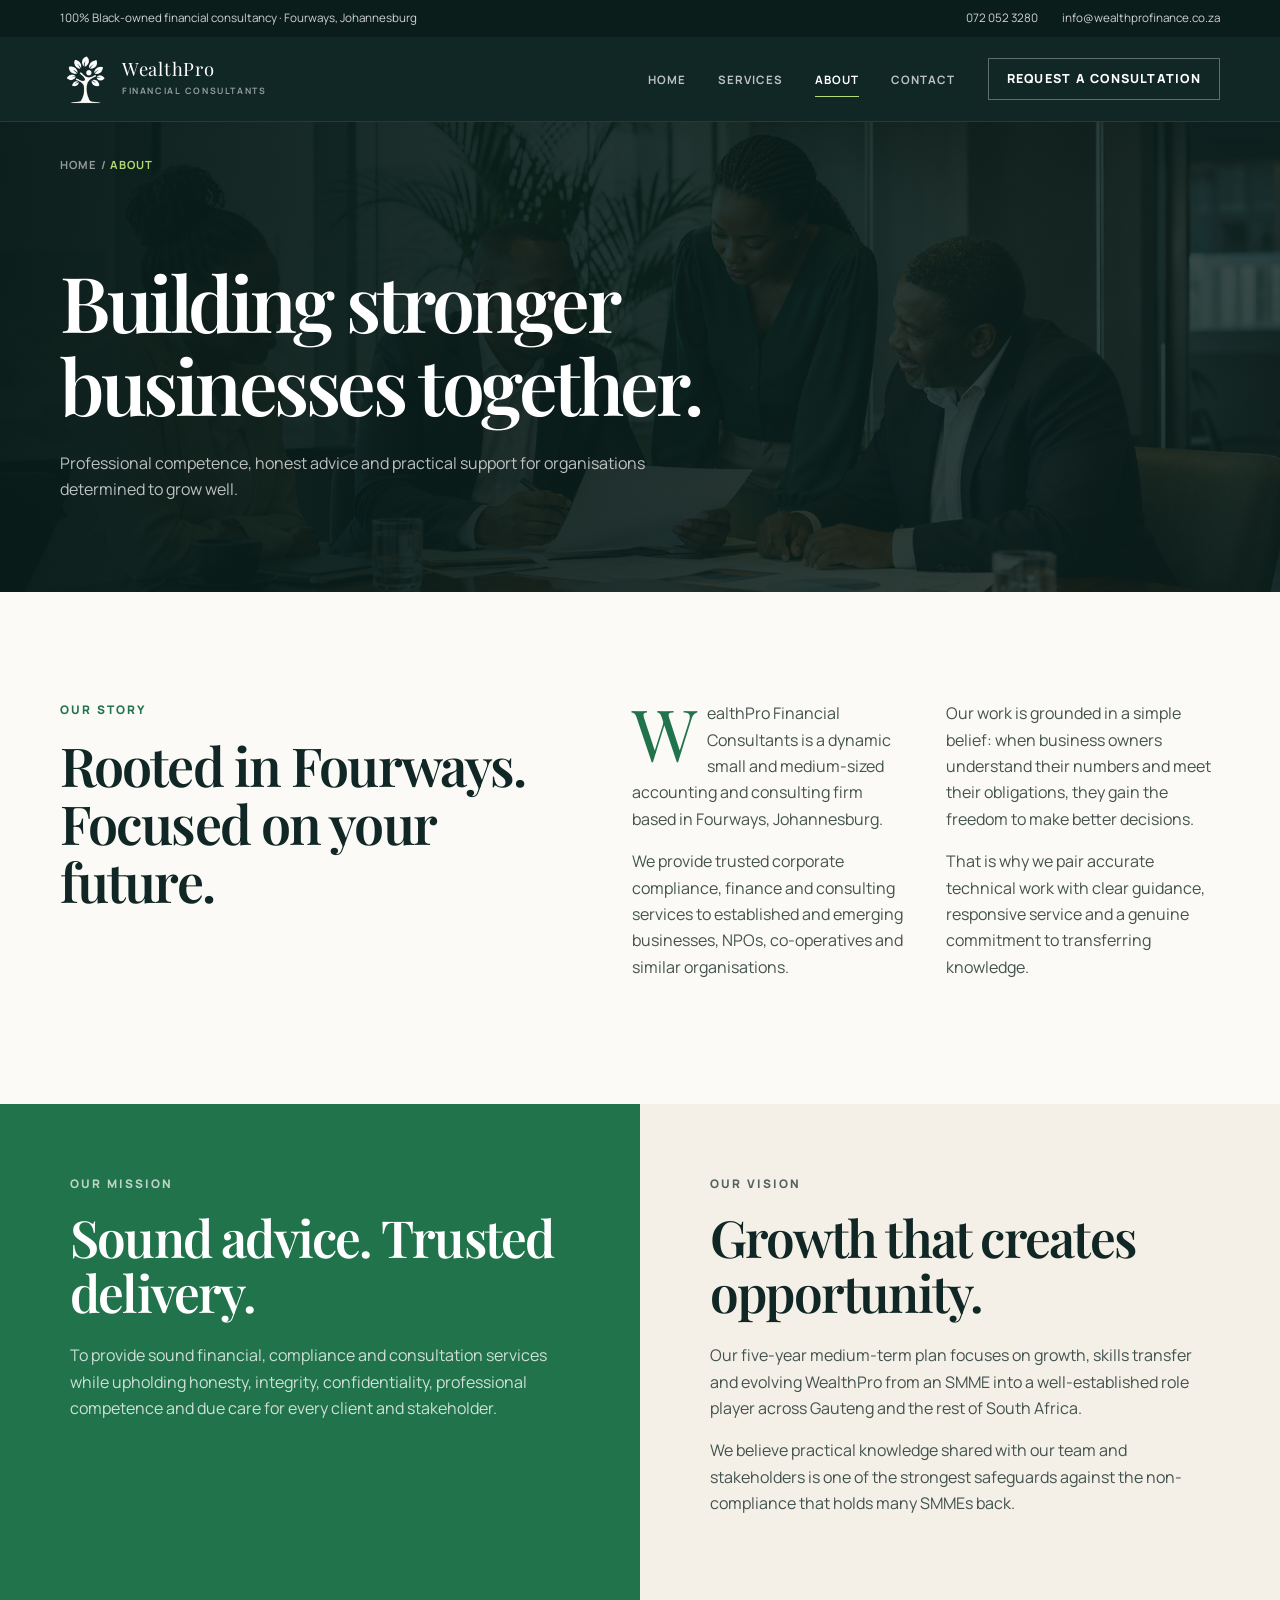
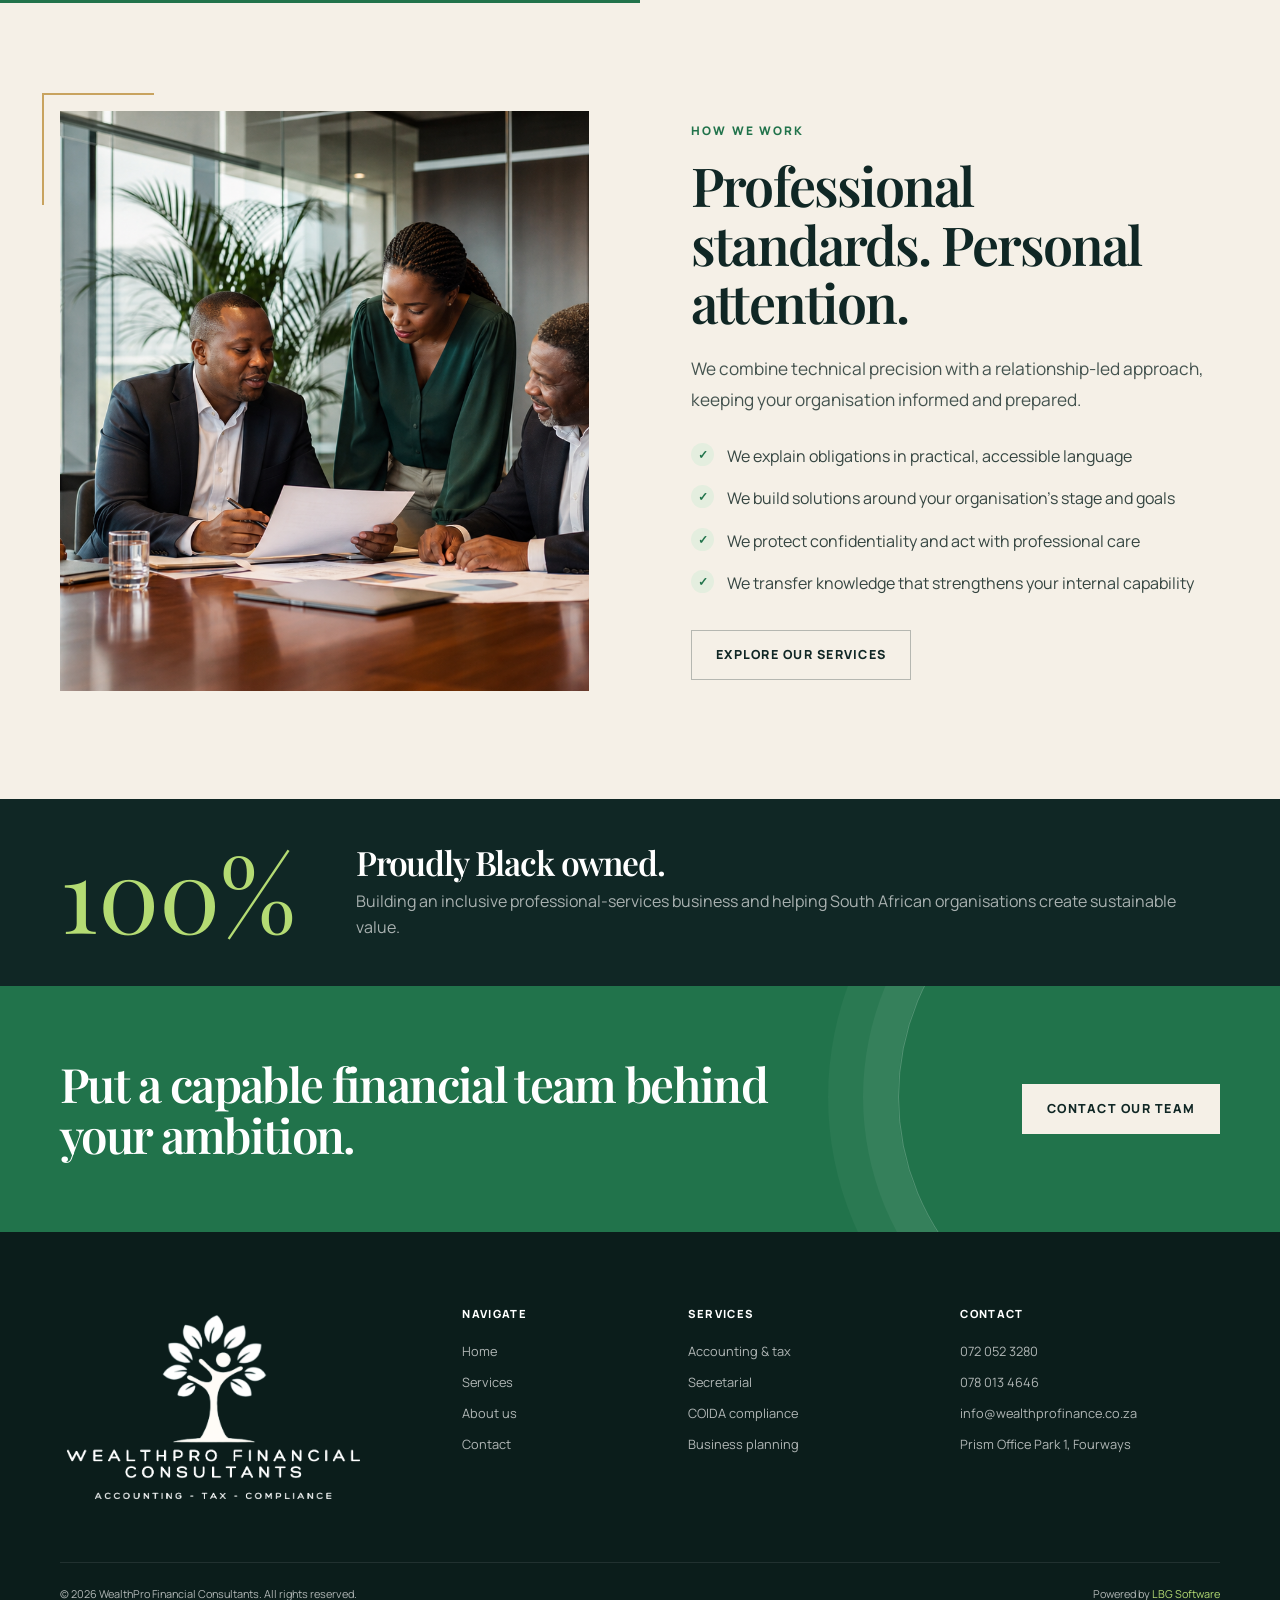
==== commit caf8a885: "Update content and images across multiple pages for improved clarity and branding" ====
--- a/about.html
+++ b/about.html
@@ -154,7 +154,7 @@
               </li>
             </ul>
             <a class="button button-outline" href="services.html"
-              >See what we do <span class="arrow">→</span></a
+              >Explore our services</a
             >
           </div>
         </div>
@@ -176,7 +176,7 @@
         <div class="container cta-inner reveal">
           <h2>Put a capable financial team behind your ambition.</h2>
           <a class="button button-light" href="contact.html"
-            >Start a conversation <span class="arrow">→</span></a
+            >Contact our team</a
           >
         </div>
       </section>
@@ -223,9 +223,9 @@
           >© <span data-year></span> WealthPro Financial Consultants. All rights
           reserved.</span
         ><span
-          >Designed by
-          <a href="https://tadi-i.github.io/My-Profile/" target="_blank" rel="noopener"
-            >Tadiwanashe Songore</a
+          >Powered by
+          <a href="https://www.lbgsoftware.co.za" target="_blank" rel="noopener"
+            >LBG Software</a
           ></span
         >
       </div>
--- a/styles.css
+++ b/styles.css
@@ -37,7 +37,6 @@
 .eyebrow {
   display: flex;
   align-items: center;
-  gap: 12px;
   margin: 0 0 16px;
   color: var(--green);
   font-size: 0.74rem;
@@ -45,7 +44,6 @@
   letter-spacing: 0.18em;
   text-transform: uppercase;
 }
-.eyebrow::before { width: 30px; height: 1px; content: ""; background: currentColor; }
 .section-dark .eyebrow, .hero .eyebrow, .page-hero .eyebrow { color: #b4db73; }
 h1, h2, h3 { margin-top: 0; font-family: var(--serif); font-weight: 600; line-height: 1.08; }
 h1 { font-size: clamp(3.1rem, 6vw, 6.2rem); letter-spacing: -0.045em; }
@@ -76,9 +74,6 @@
 .button-light:hover { background: white; border-color: white; }
 .button-outline { color: var(--ink); background: transparent; border-color: rgba(16,39,37,.28); }
 .button-outline:hover { color: white; background: var(--ink); border-color: var(--ink); }
-.arrow { font-size: 1.15rem; transition: transform .2s ease; }
-.button:hover .arrow, .text-link:hover .arrow { transform: translateX(4px); }
-
 .topbar { padding: 9px 0; color: rgba(255,255,255,.8); background: #0b1d1b; font-size: .73rem; }
 .topbar-inner { display: flex; justify-content: space-between; gap: 20px; }
 .topbar a:hover { color: white; }
@@ -135,9 +130,9 @@
 .services-grid { display: grid; grid-template-columns: repeat(3, 1fr); gap: 18px; }
 .service-card { position: relative; min-height: 360px; display: flex; flex-direction: column; justify-content: flex-end; overflow: hidden; padding: 34px; color: white; background: #263f3b; }
 .service-card::before { position: absolute; inset: 0; content: ""; background: linear-gradient(180deg, transparent 12%, rgba(4,18,15,.88) 100%); z-index: 1; }
-.service-card:nth-child(1) { background: linear-gradient(135deg, rgba(16,39,37,.15), rgba(16,39,37,.9)), url("assets/images/wealthpro-services.png") left center/cover; }
-.service-card:nth-child(2) { background: linear-gradient(135deg, rgba(16,39,37,.25), rgba(16,39,37,.92)), url("assets/images/wealthpro-team.png") center/cover; }
-.service-card:nth-child(3) { background: linear-gradient(135deg, rgba(16,39,37,.1), rgba(16,39,37,.92)), url("assets/images/wealthpro-contact.png") right center/cover; }
+.service-card:nth-child(1) { background: linear-gradient(135deg, rgba(16,39,37,.15), rgba(16,39,37,.9)), url("assets/images/wealthpro-accounting.png") 42% center/cover; }
+.service-card:nth-child(2) { background: linear-gradient(135deg, rgba(16,39,37,.25), rgba(16,39,37,.92)), url("assets/images/wealthpro-advisory.png") 58% center/cover; }
+.service-card:nth-child(3) { background: linear-gradient(135deg, rgba(16,39,37,.1), rgba(16,39,37,.92)), url("assets/images/wealthpro-tax-compliance.png") 68% center/cover; }
 .service-card > * { position: relative; z-index: 2; }
 .card-index { margin-bottom: auto; color: #cce995; font-family: var(--serif); font-size: 1.1rem; }
 .service-card h3 { margin-bottom: 10px; font-size: 1.7rem; }
